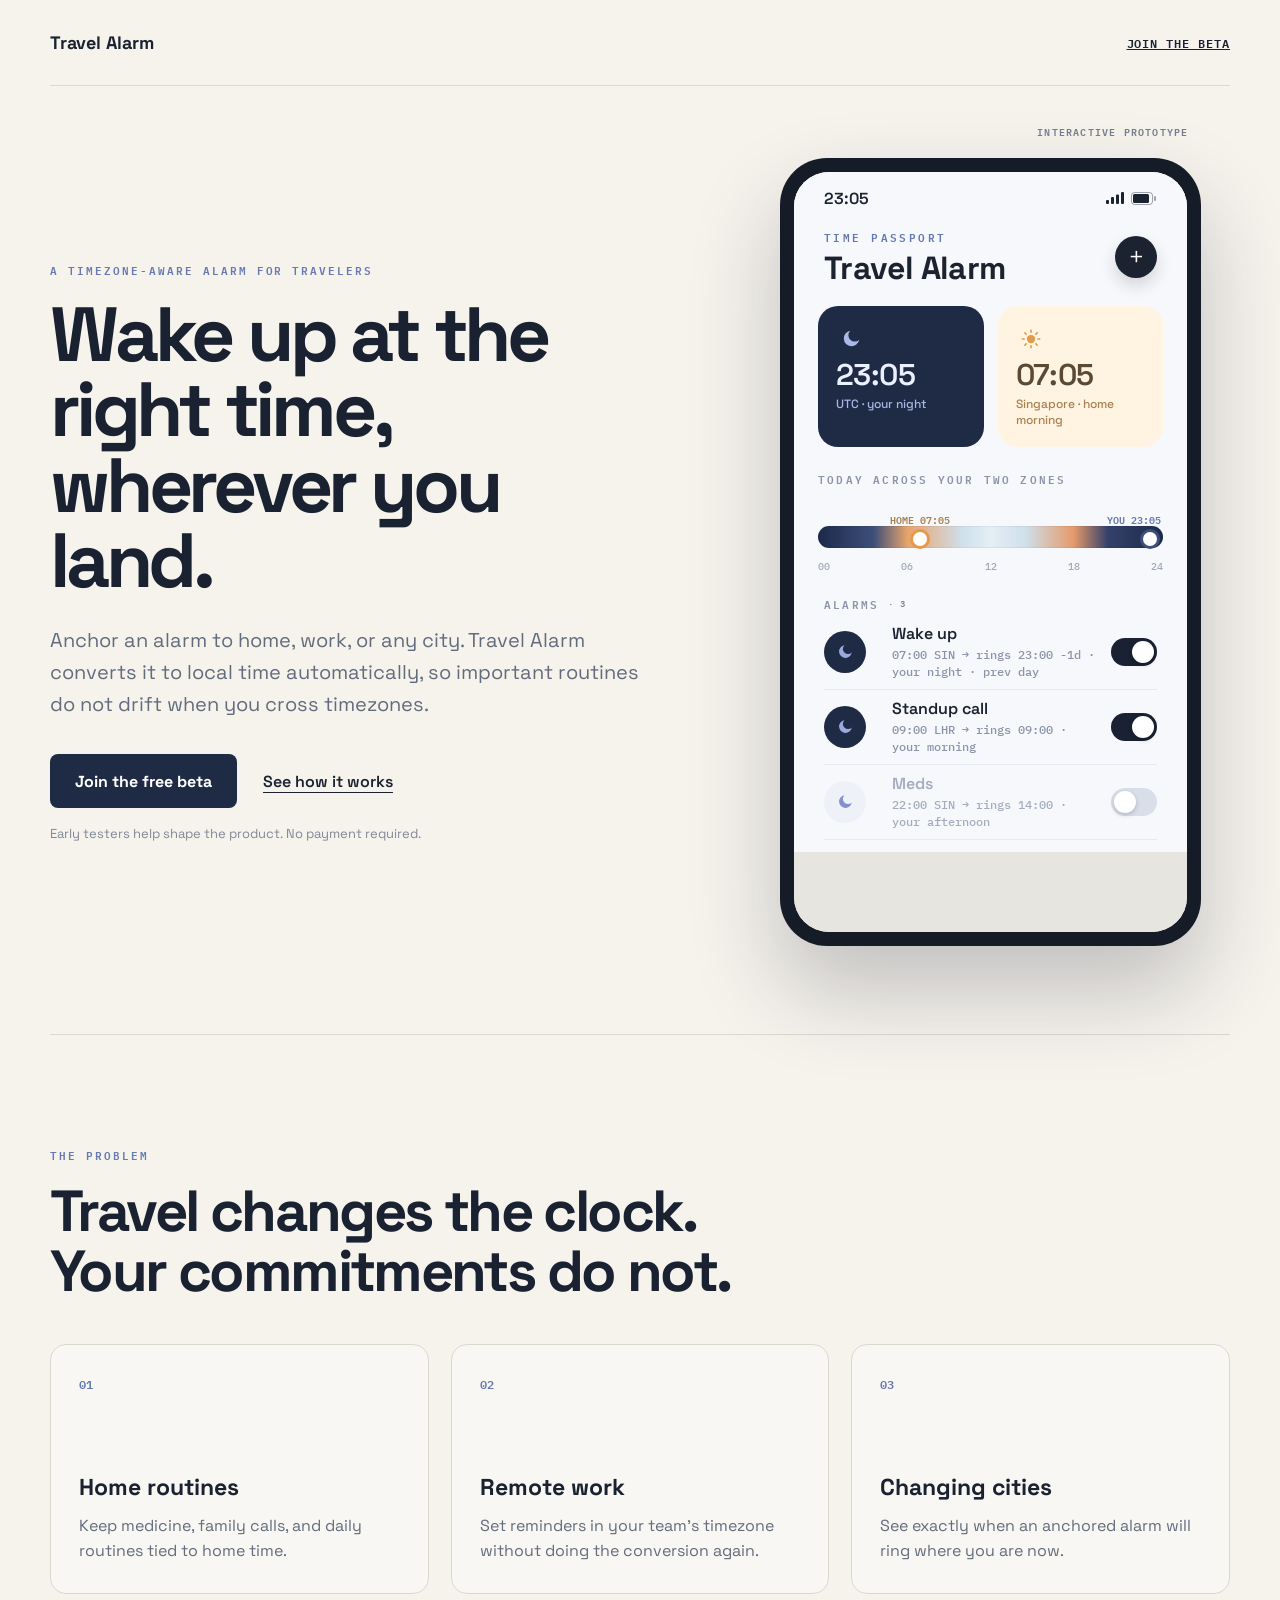
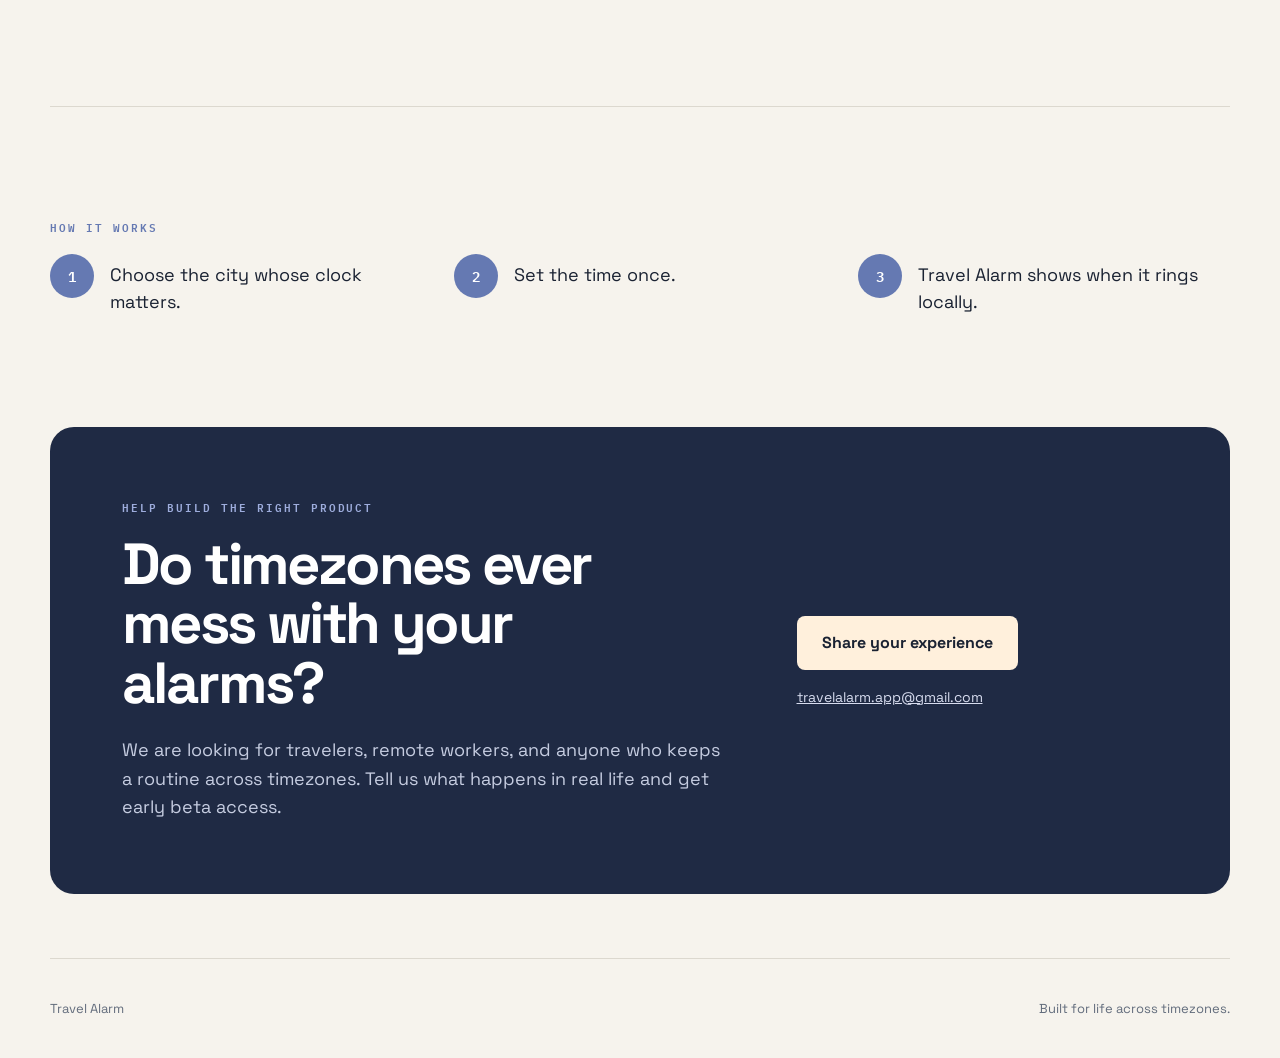
==== index.html @ d7d913f4 "Launch Travel Alarm research site" ====
<!doctype html>
<html lang="en">
<head>
  <meta charset="UTF-8">
  <meta name="viewport" content="width=device-width, initial-scale=1">
  <meta name="description" content="Travel Alarm keeps reminders anchored to the timezone that matters, wherever you land.">
  <meta name="theme-color" content="#f6f3ed">
  <title>Travel Alarm - Wake up in the right timezone</title>
  <link rel="preconnect" href="https://fonts.googleapis.com">
  <link rel="preconnect" href="https://fonts.gstatic.com" crossorigin>
  <link href="https://fonts.googleapis.com/css2?family=IBM+Plex+Mono:wght@500;600&amp;family=Space+Grotesk:wght@400;500;600;700&amp;display=swap" rel="stylesheet">
  <link rel="stylesheet" href="landing.css">
</head>
<body>
  <header class="site-header">
    <a class="brand" href="#top">Travel Alarm</a>
    <a class="header-link" href="mailto:travelalarm.app@gmail.com?subject=Travel%20Alarm%20beta">Join the beta</a>
  </header>

  <main id="top">
    <section class="hero">
      <div class="hero-copy">
        <p class="eyebrow">A TIMEZONE-AWARE ALARM FOR TRAVELERS</p>
        <h1>Wake up at the right time, wherever you land.</h1>
        <p class="hero-text">Anchor an alarm to home, work, or any city. Travel Alarm converts it to local time automatically, so important routines do not drift when you cross timezones.</p>
        <div class="hero-actions">
          <a class="primary-button" href="mailto:travelalarm.app@gmail.com?subject=I%20want%20to%20test%20Travel%20Alarm&amp;body=Hi%2C%20I%20would%20like%20to%20join%20the%20Travel%20Alarm%20beta.%0A%0AMy%20usual%20travel%20or%20timezone%20situation%3A%20">Join the free beta</a>
          <a class="text-link" href="#how-it-works">See how it works</a>
        </div>
        <p class="fine-print">Early testers help shape the product. No payment required.</p>
      </div>

      <div class="demo-wrap" aria-label="Interactive Travel Alarm prototype">
        <div class="demo-note">INTERACTIVE PROTOTYPE</div>
        <iframe title="Travel Alarm interactive prototype" src="app/index.html"></iframe>
      </div>
    </section>

    <section class="problem-section" id="how-it-works">
      <p class="eyebrow">THE PROBLEM</p>
      <h2>Travel changes the clock. Your commitments do not.</h2>
      <div class="scenario-grid">
        <article>
          <span>01</span>
          <h3>Home routines</h3>
          <p>Keep medicine, family calls, and daily routines tied to home time.</p>
        </article>
        <article>
          <span>02</span>
          <h3>Remote work</h3>
          <p>Set reminders in your team's timezone without doing the conversion again.</p>
        </article>
        <article>
          <span>03</span>
          <h3>Changing cities</h3>
          <p>See exactly when an anchored alarm will ring where you are now.</p>
        </article>
      </div>
    </section>

    <section class="steps-section">
      <p class="eyebrow">HOW IT WORKS</p>
      <div class="steps">
        <div><b>1</b><p>Choose the city whose clock matters.</p></div>
        <div><b>2</b><p>Set the time once.</p></div>
        <div><b>3</b><p>Travel Alarm shows when it rings locally.</p></div>
      </div>
    </section>

    <section class="research-section">
      <div>
        <p class="eyebrow">HELP BUILD THE RIGHT PRODUCT</p>
        <h2>Do timezones ever mess with your alarms?</h2>
        <p>We are looking for travelers, remote workers, and anyone who keeps a routine across timezones. Tell us what happens in real life and get early beta access.</p>
      </div>
      <div class="research-actions">
        <a class="primary-button light-button" href="mailto:travelalarm.app@gmail.com?subject=My%20timezone%20alarm%20story&amp;body=The%20last%20time%20a%20timezone%20affected%20my%20alarm%20or%20reminder%20was%3A%20">Share your experience</a>
        <a class="email-link" href="mailto:travelalarm.app@gmail.com">travelalarm.app@gmail.com</a>
      </div>
    </section>
  </main>

  <footer>
    <span>Travel Alarm</span>
    <span>Built for life across timezones.</span>
  </footer>
</body>
</html>
---- landing.css ----
:root {
  --paper: #f6f3ed;
  --white: #fffdf9;
  --ink: #1a2232;
  --muted: #626c7c;
  --line: #dcd8cf;
  --navy: #1f2a44;
  --blue: #6579b2;
  --cream: #fff0dc;
  --mono: "IBM Plex Mono", ui-monospace, monospace;
  --sans: "Space Grotesk", -apple-system, BlinkMacSystemFont, "Segoe UI", sans-serif;
  font-family: var(--sans);
  color: var(--ink);
  background: var(--paper);
}

* { box-sizing: border-box; }
html { scroll-behavior: smooth; }
body { margin: 0; background: var(--paper); }
a { color: inherit; }

.site-header {
  width: min(1180px, calc(100% - 48px));
  height: 86px;
  margin: 0 auto;
  display: flex;
  align-items: center;
  justify-content: space-between;
  border-bottom: 1px solid var(--line);
}

.brand { font-size: 18px; font-weight: 700; text-decoration: none; }
.header-link { font: 600 12px/1 var(--mono); letter-spacing: .08em; text-transform: uppercase; }

.hero {
  width: min(1180px, calc(100% - 48px));
  min-height: 720px;
  margin: 0 auto;
  display: grid;
  grid-template-columns: minmax(0, 1fr) 480px;
  gap: 84px;
  align-items: center;
  padding: 72px 0 88px;
}

.eyebrow {
  margin: 0 0 20px;
  color: var(--blue);
  font: 600 11px/1.4 var(--mono);
  letter-spacing: .18em;
}

h1, h2, h3, p { margin-top: 0; }
h1 { max-width: 680px; margin-bottom: 26px; font-size: clamp(48px, 6vw, 78px); line-height: .98; letter-spacing: -.055em; }
h2 { max-width: 760px; margin-bottom: 42px; font-size: clamp(34px, 4.6vw, 58px); line-height: 1.03; letter-spacing: -.045em; }
.hero-text { max-width: 650px; margin-bottom: 34px; color: var(--muted); font-size: 20px; line-height: 1.6; }
.hero-actions { display: flex; align-items: center; gap: 26px; }
.primary-button { display: inline-flex; min-height: 54px; align-items: center; justify-content: center; padding: 0 25px; border-radius: 8px; color: #fff; background: var(--navy); font-weight: 700; text-decoration: none; }
.text-link { font-weight: 600; text-underline-offset: 5px; }
.fine-print { margin: 17px 0 0; color: #818895; font-size: 13px; }

.demo-wrap { position: relative; justify-self: center; padding: 14px; border-radius: 47px; background: #151b27; box-shadow: 0 44px 90px rgba(25,31,45,.24); }
.demo-note { position: absolute; top: -32px; right: 12px; color: #747d8d; font: 600 10px/1 var(--mono); letter-spacing: .12em; }
.demo-wrap iframe { display: block; width: 393px; height: 760px; border: 0; border-radius: 35px; background: #f7f8fb; }

.problem-section, .steps-section { width: min(1180px, calc(100% - 48px)); margin: 0 auto; padding: 112px 0; border-top: 1px solid var(--line); }
.scenario-grid { display: grid; grid-template-columns: repeat(3, 1fr); gap: 22px; }
.scenario-grid article { min-height: 250px; padding: 28px; border: 1px solid var(--line); border-radius: 16px; background: rgba(255,255,255,.3); }
.scenario-grid span { color: var(--blue); font: 600 12px/1 var(--mono); }
.scenario-grid h3 { margin: 78px 0 12px; font-size: 23px; }
.scenario-grid p { margin-bottom: 0; color: var(--muted); line-height: 1.55; }

.steps { display: grid; grid-template-columns: repeat(3, 1fr); gap: 32px; }
.steps div { display: grid; grid-template-columns: 44px 1fr; gap: 16px; align-items: start; }
.steps b { width: 44px; height: 44px; display: grid; place-items: center; border-radius: 50%; color: #fff; background: var(--blue); font: 600 14px/1 var(--mono); }
.steps p { margin: 7px 0 0; font-size: 18px; line-height: 1.5; }

.research-section { width: min(1180px, calc(100% - 48px)); margin: 0 auto 64px; display: grid; grid-template-columns: 1.25fr .75fr; gap: 72px; align-items: center; padding: 72px; border-radius: 24px; color: #fff; background: var(--navy); }
.research-section .eyebrow { color: #9eaddd; }
.research-section h2 { margin-bottom: 22px; }
.research-section p:not(.eyebrow) { max-width: 650px; margin-bottom: 0; color: #c5cce0; font-size: 18px; line-height: 1.6; }
.research-actions { display: flex; flex-direction: column; align-items: flex-start; gap: 18px; }
.light-button { color: var(--ink); background: var(--cream); }
.email-link { color: #d7dcef; font-size: 14px; }

footer { width: min(1180px, calc(100% - 48px)); min-height: 100px; margin: 0 auto; display: flex; justify-content: space-between; align-items: center; border-top: 1px solid var(--line); color: var(--muted); font-size: 13px; }

@media (max-width: 960px) {
  .hero { grid-template-columns: 1fr; gap: 80px; }
  .hero-copy { text-align: center; }
  .hero-text { margin-right: auto; margin-left: auto; }
  .hero-actions { justify-content: center; }
  .scenario-grid, .steps { grid-template-columns: 1fr; }
  .scenario-grid article { min-height: 190px; }
  .scenario-grid h3 { margin-top: 46px; }
  .research-section { grid-template-columns: 1fr; padding: 48px; }
}

@media (max-width: 520px) {
  .site-header, .hero, .problem-section, .steps-section, .research-section, footer { width: min(100% - 30px, 1180px); }
  .site-header { height: 70px; }
  .hero { min-height: 0; padding: 64px 0 80px; }
  h1 { font-size: 47px; }
  .hero-text { font-size: 17px; }
  .hero-actions { flex-direction: column; gap: 18px; }
  .primary-button { width: 100%; }
  .demo-wrap { width: calc(100vw - 30px); padding: 9px; border-radius: 36px; overflow: hidden; }
  .demo-wrap iframe { width: 393px; height: 720px; transform-origin: top left; transform: scale(calc((100vw - 48px) / 393)); margin-bottom: calc(720px * ((100vw - 48px) / 393 - 1)); }
  .problem-section, .steps-section { padding: 80px 0; }
  .research-section { margin-bottom: 30px; padding: 36px 25px; }
  footer { flex-direction: column; justify-content: center; gap: 9px; text-align: center; }
}
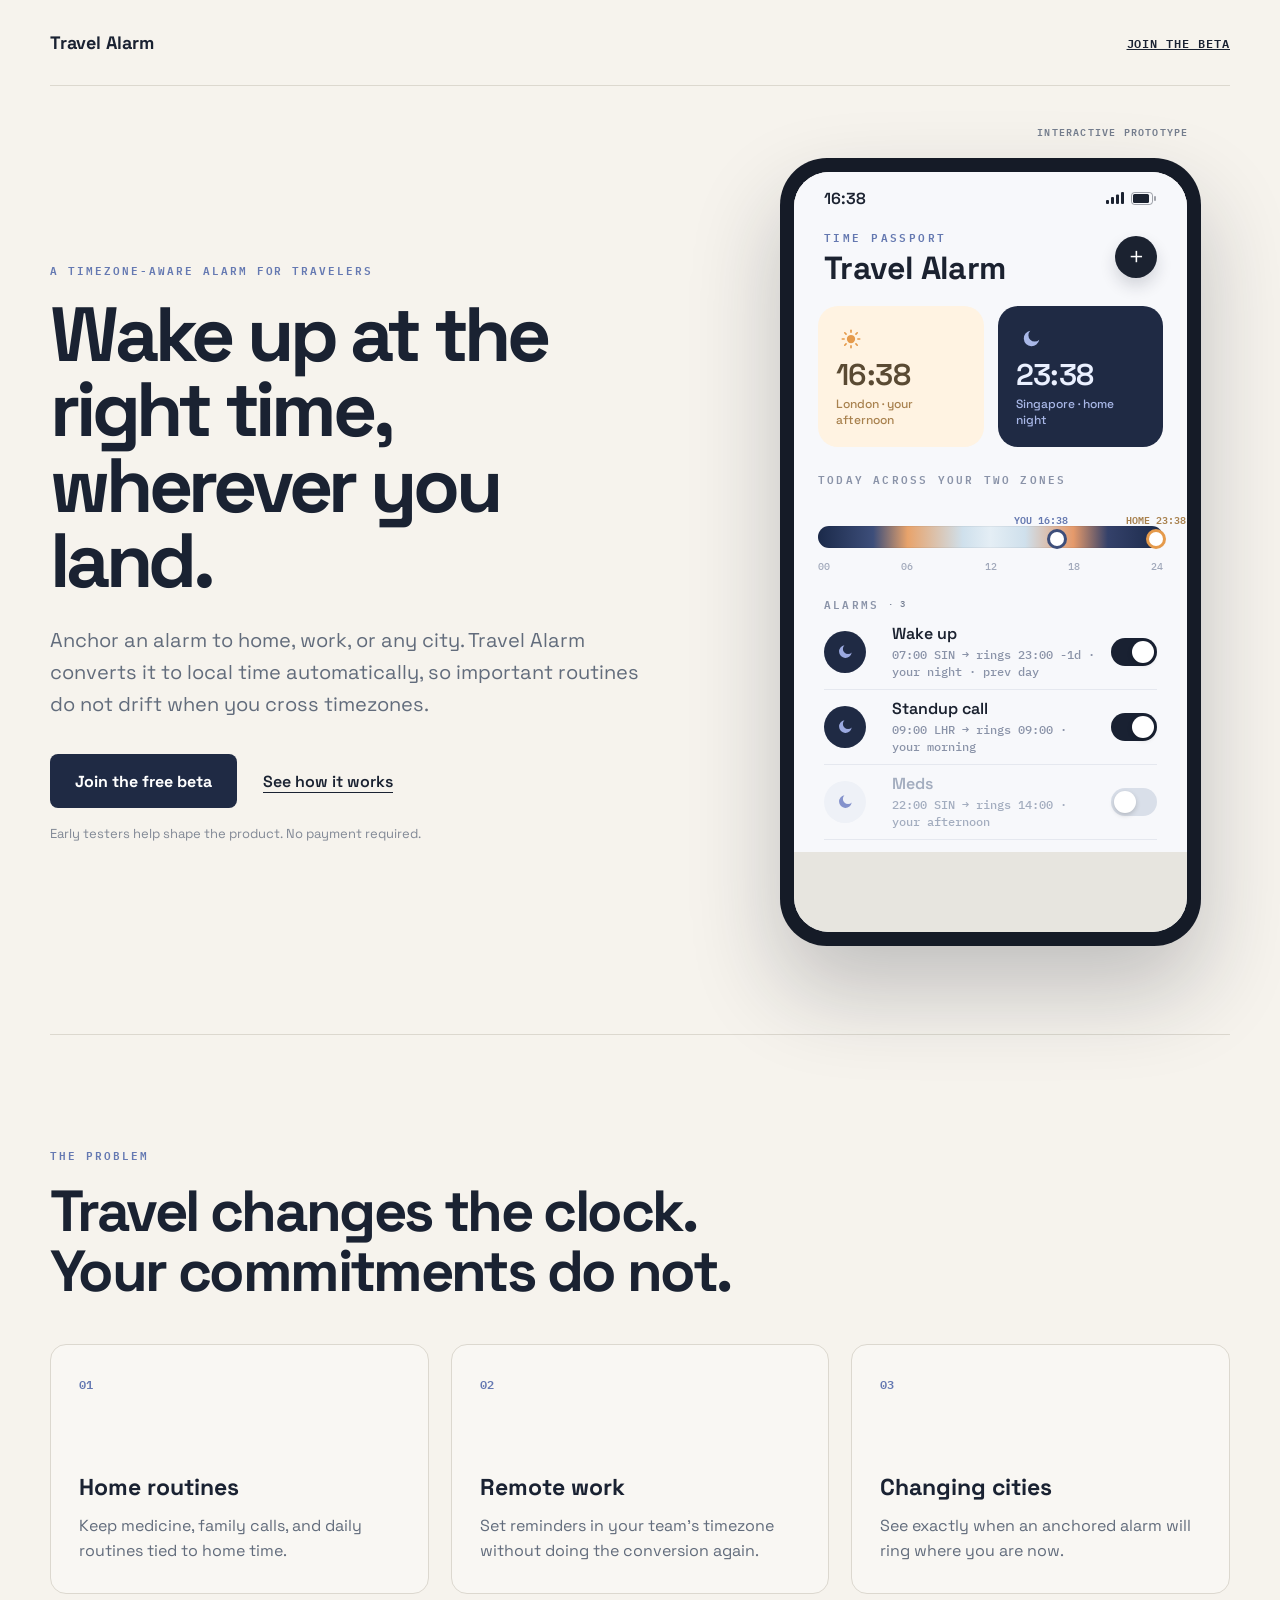
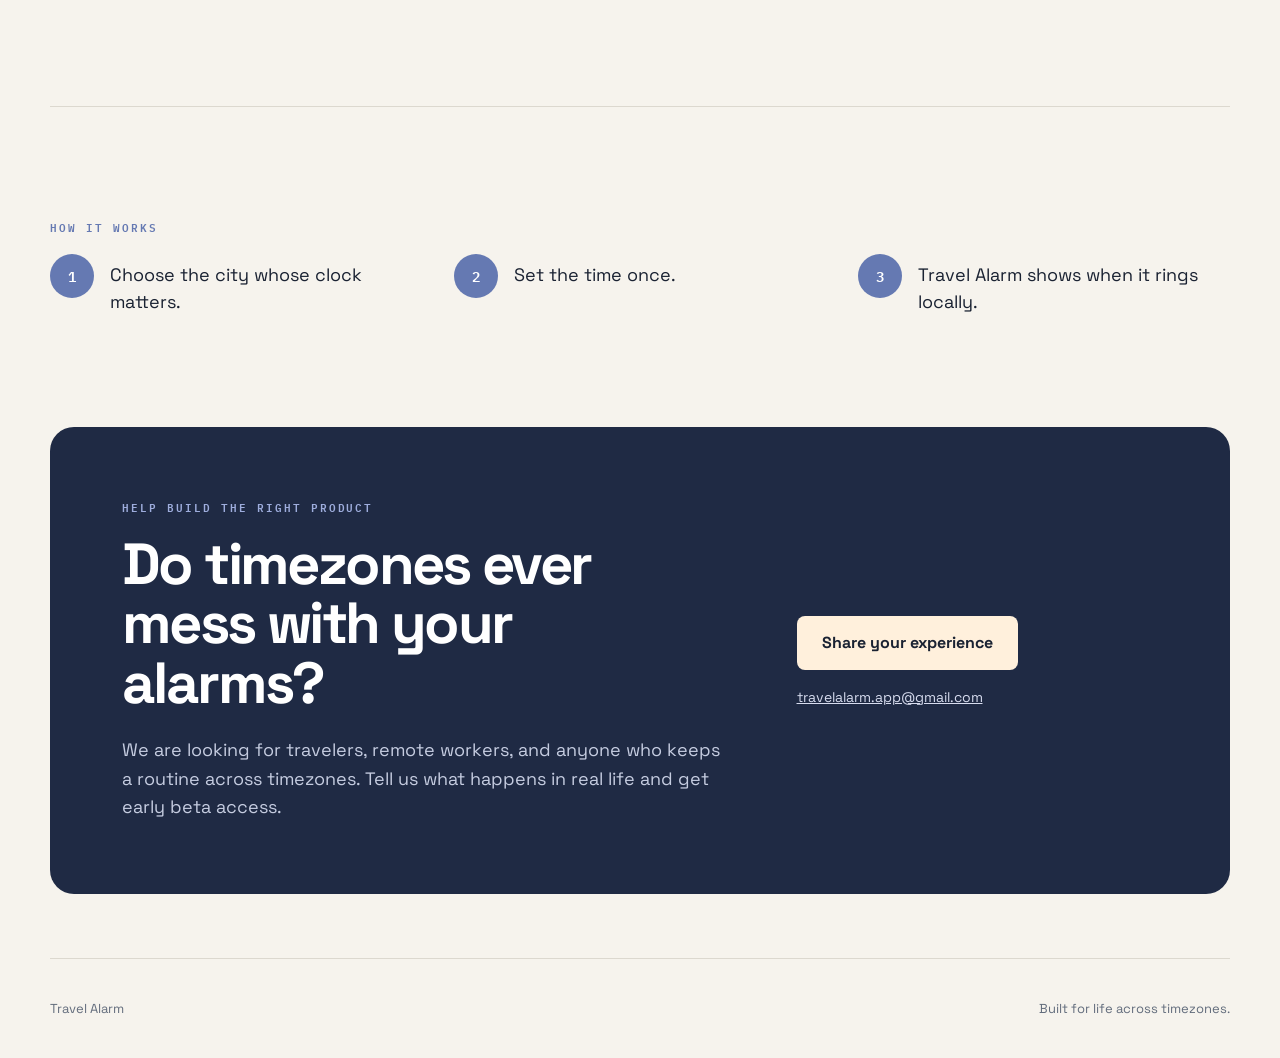
==== commit 8bb31ddd: "Show day and night in product demo" ====
--- a/index.html
+++ b/index.html
@@ -32,7 +32,7 @@
 
       <div class="demo-wrap" aria-label="Interactive Travel Alarm prototype">
         <div class="demo-note">INTERACTIVE PROTOTYPE</div>
-        <iframe title="Travel Alarm interactive prototype" src="app/index.html"></iframe>
+        <iframe title="Travel Alarm interactive prototype showing daytime in London and nighttime in Singapore" src="app/index.html?demo=day-night"></iframe>
       </div>
     </section>
 
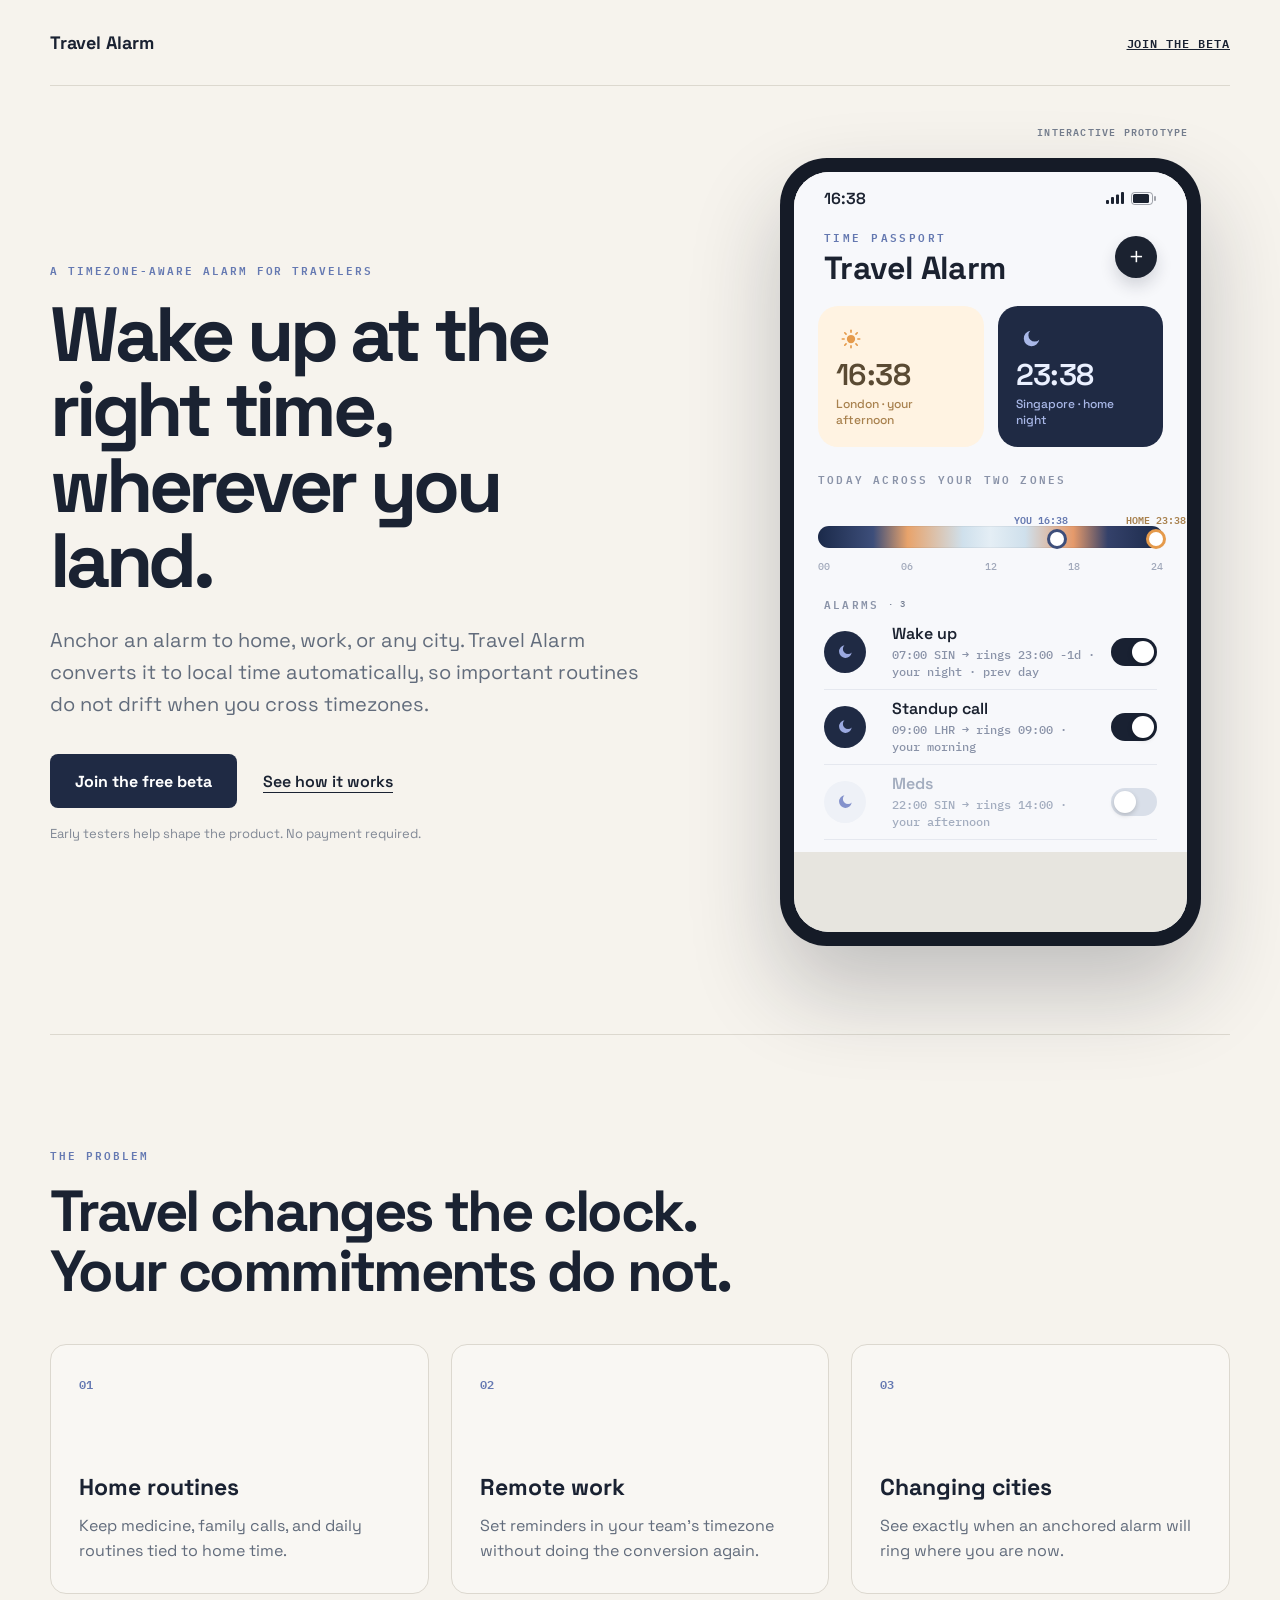
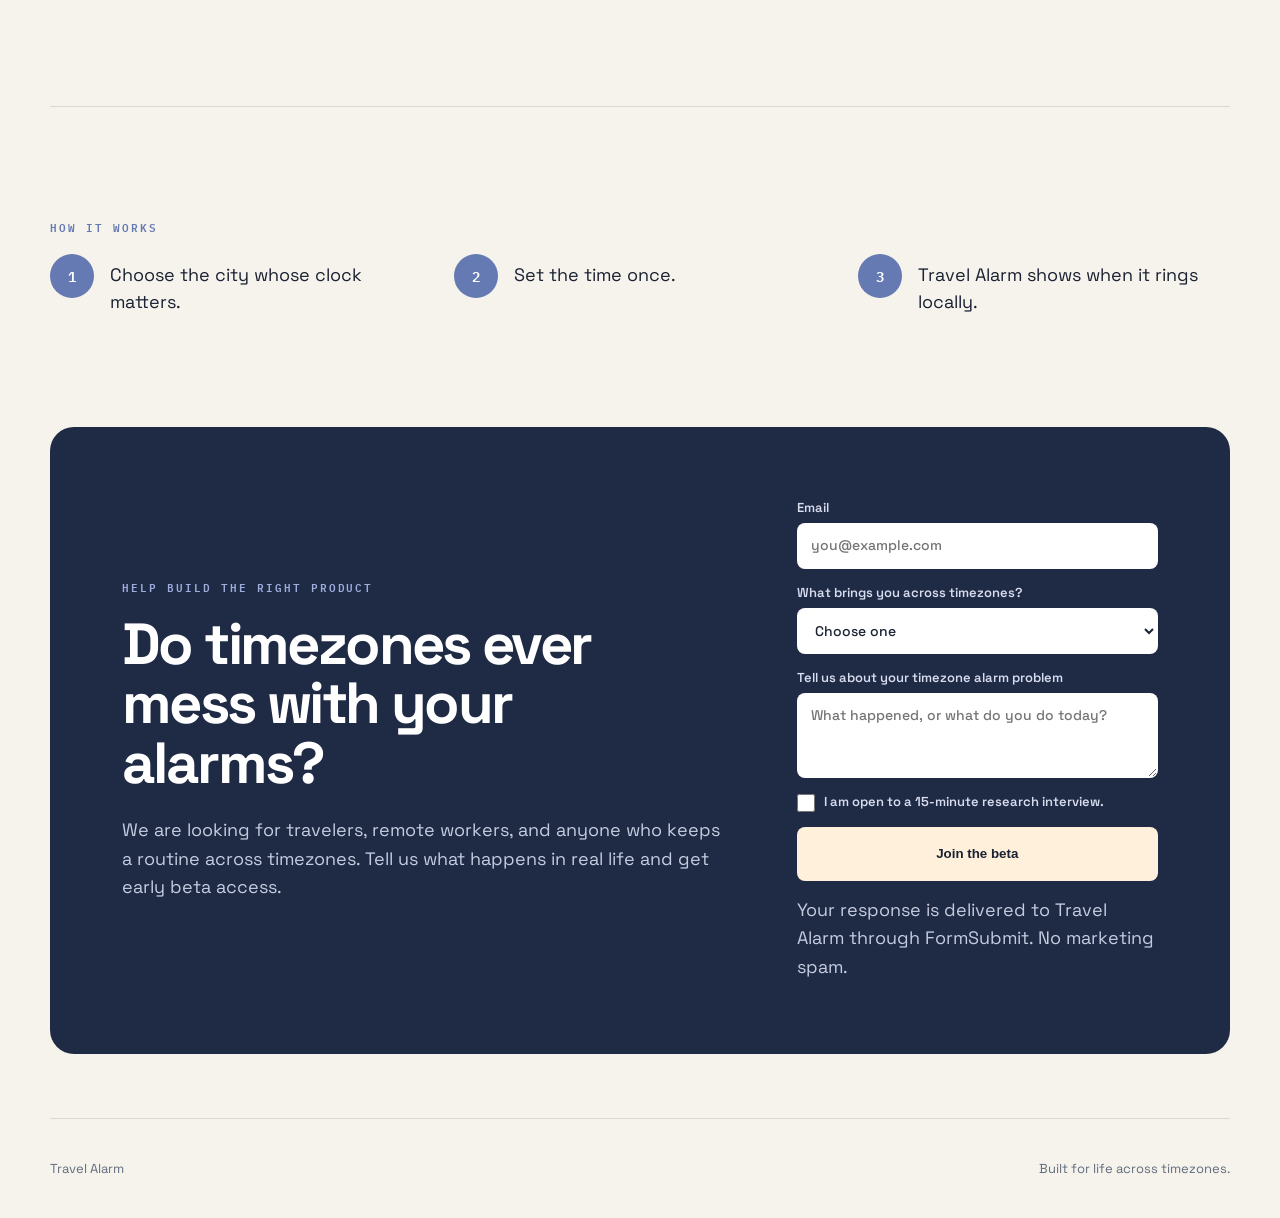
==== commit 6b67c55c: "Add inline beta signup form" ====
--- a/index.html
+++ b/index.html
@@ -14,7 +14,7 @@
 <body>
   <header class="site-header">
     <a class="brand" href="#top">Travel Alarm</a>
-    <a class="header-link" href="mailto:travelalarm.app@gmail.com?subject=Travel%20Alarm%20beta">Join the beta</a>
+    <a class="header-link" href="#beta-form">Join the beta</a>
   </header>
 
   <main id="top">
@@ -24,7 +24,7 @@
         <h1>Wake up at the right time, wherever you land.</h1>
         <p class="hero-text">Anchor an alarm to home, work, or any city. Travel Alarm converts it to local time automatically, so important routines do not drift when you cross timezones.</p>
         <div class="hero-actions">
-          <a class="primary-button" href="mailto:travelalarm.app@gmail.com?subject=I%20want%20to%20test%20Travel%20Alarm&amp;body=Hi%2C%20I%20would%20like%20to%20join%20the%20Travel%20Alarm%20beta.%0A%0AMy%20usual%20travel%20or%20timezone%20situation%3A%20">Join the free beta</a>
+          <a class="primary-button" href="#beta-form">Join the free beta</a>
           <a class="text-link" href="#how-it-works">See how it works</a>
         </div>
         <p class="fine-print">Early testers help shape the product. No payment required.</p>
@@ -73,10 +73,41 @@
         <h2>Do timezones ever mess with your alarms?</h2>
         <p>We are looking for travelers, remote workers, and anyone who keeps a routine across timezones. Tell us what happens in real life and get early beta access.</p>
       </div>
-      <div class="research-actions">
-        <a class="primary-button light-button" href="mailto:travelalarm.app@gmail.com?subject=My%20timezone%20alarm%20story&amp;body=The%20last%20time%20a%20timezone%20affected%20my%20alarm%20or%20reminder%20was%3A%20">Share your experience</a>
-        <a class="email-link" href="mailto:travelalarm.app@gmail.com">travelalarm.app@gmail.com</a>
-      </div>
+      <form class="beta-form" id="beta-form">
+        <label>
+          <span>Email</span>
+          <input name="email" type="email" autocomplete="email" placeholder="you@example.com" required>
+        </label>
+        <label>
+          <span>What brings you across timezones?</span>
+          <select name="traveler_type" required>
+            <option value="" selected disabled>Choose one</option>
+            <option>Business travel</option>
+            <option>Remote work</option>
+            <option>Study or living abroad</option>
+            <option>Medication or daily routine</option>
+            <option>Leisure travel</option>
+            <option>Something else</option>
+          </select>
+        </label>
+        <label>
+          <span>Tell us about your timezone alarm problem</span>
+          <textarea name="timezone_story" rows="3" placeholder="What happened, or what do you do today?" required></textarea>
+        </label>
+        <label class="check-field">
+          <input name="interview" type="checkbox" value="Yes, contact me for a 15-minute interview">
+          <span>I am open to a 15-minute research interview.</span>
+        </label>
+        <label class="honey-field" aria-hidden="true">
+          <span>Leave this empty</span>
+          <input name="_honey" type="text" tabindex="-1" autocomplete="off">
+        </label>
+        <input name="_subject" type="hidden" value="New Travel Alarm beta signup">
+        <input name="_template" type="hidden" value="table">
+        <button class="primary-button light-button" type="submit">Join the beta</button>
+        <p class="form-status" id="form-status" role="status" hidden></p>
+        <p class="form-privacy">Your response is delivered to Travel Alarm through FormSubmit. No marketing spam.</p>
+      </form>
     </section>
   </main>
 
@@ -84,5 +115,6 @@
     <span>Travel Alarm</span>
     <span>Built for life across timezones.</span>
   </footer>
+  <script src="landing.js"></script>
 </body>
 </html>
--- a/landing.css
+++ b/landing.css
@@ -79,9 +79,30 @@
 .research-section .eyebrow { color: #9eaddd; }
 .research-section h2 { margin-bottom: 22px; }
 .research-section p:not(.eyebrow) { max-width: 650px; margin-bottom: 0; color: #c5cce0; font-size: 18px; line-height: 1.6; }
-.research-actions { display: flex; flex-direction: column; align-items: flex-start; gap: 18px; }
 .light-button { color: var(--ink); background: var(--cream); }
-.email-link { color: #d7dcef; font-size: 14px; }
+.beta-form { display: grid; gap: 15px; }
+.beta-form label:not(.check-field, .honey-field) { display: grid; gap: 7px; }
+.beta-form label > span { color: #d7dcef; font-size: 13px; font-weight: 600; }
+.beta-form input, .beta-form select, .beta-form textarea {
+  width: 100%;
+  border: 1px solid rgba(255,255,255,.18);
+  border-radius: 8px;
+  padding: 12px 13px;
+  color: var(--ink);
+  background: #fff;
+  font: 500 14px/1.4 var(--sans);
+}
+.beta-form textarea { resize: vertical; }
+.beta-form input:focus, .beta-form select:focus, .beta-form textarea:focus { outline: 3px solid rgba(158,173,221,.38); border-color: #9eaddd; }
+.check-field { display: grid; grid-template-columns: 18px 1fr; gap: 9px; align-items: start; }
+.check-field input { width: 18px; height: 18px; margin: 1px 0 0; accent-color: var(--cream); }
+.check-field span { line-height: 1.4; }
+.honey-field { position: absolute; left: -10000px; }
+.beta-form .primary-button { border: 0; cursor: pointer; }
+.beta-form .primary-button:disabled { opacity: .62; cursor: wait; }
+.research-section .form-status { padding: 12px 14px; border-radius: 8px; color: #e8f5eb; background: rgba(87,176,112,.18); font-size: 14px; line-height: 1.45; }
+.research-section .form-status.error { color: #ffe4df; background: rgba(224,101,79,.18); }
+.research-section .form-privacy { color: #9ea8c1; font-size: 11px; line-height: 1.5; }
 
 footer { width: min(1180px, calc(100% - 48px)); min-height: 100px; margin: 0 auto; display: flex; justify-content: space-between; align-items: center; border-top: 1px solid var(--line); color: var(--muted); font-size: 13px; }
 
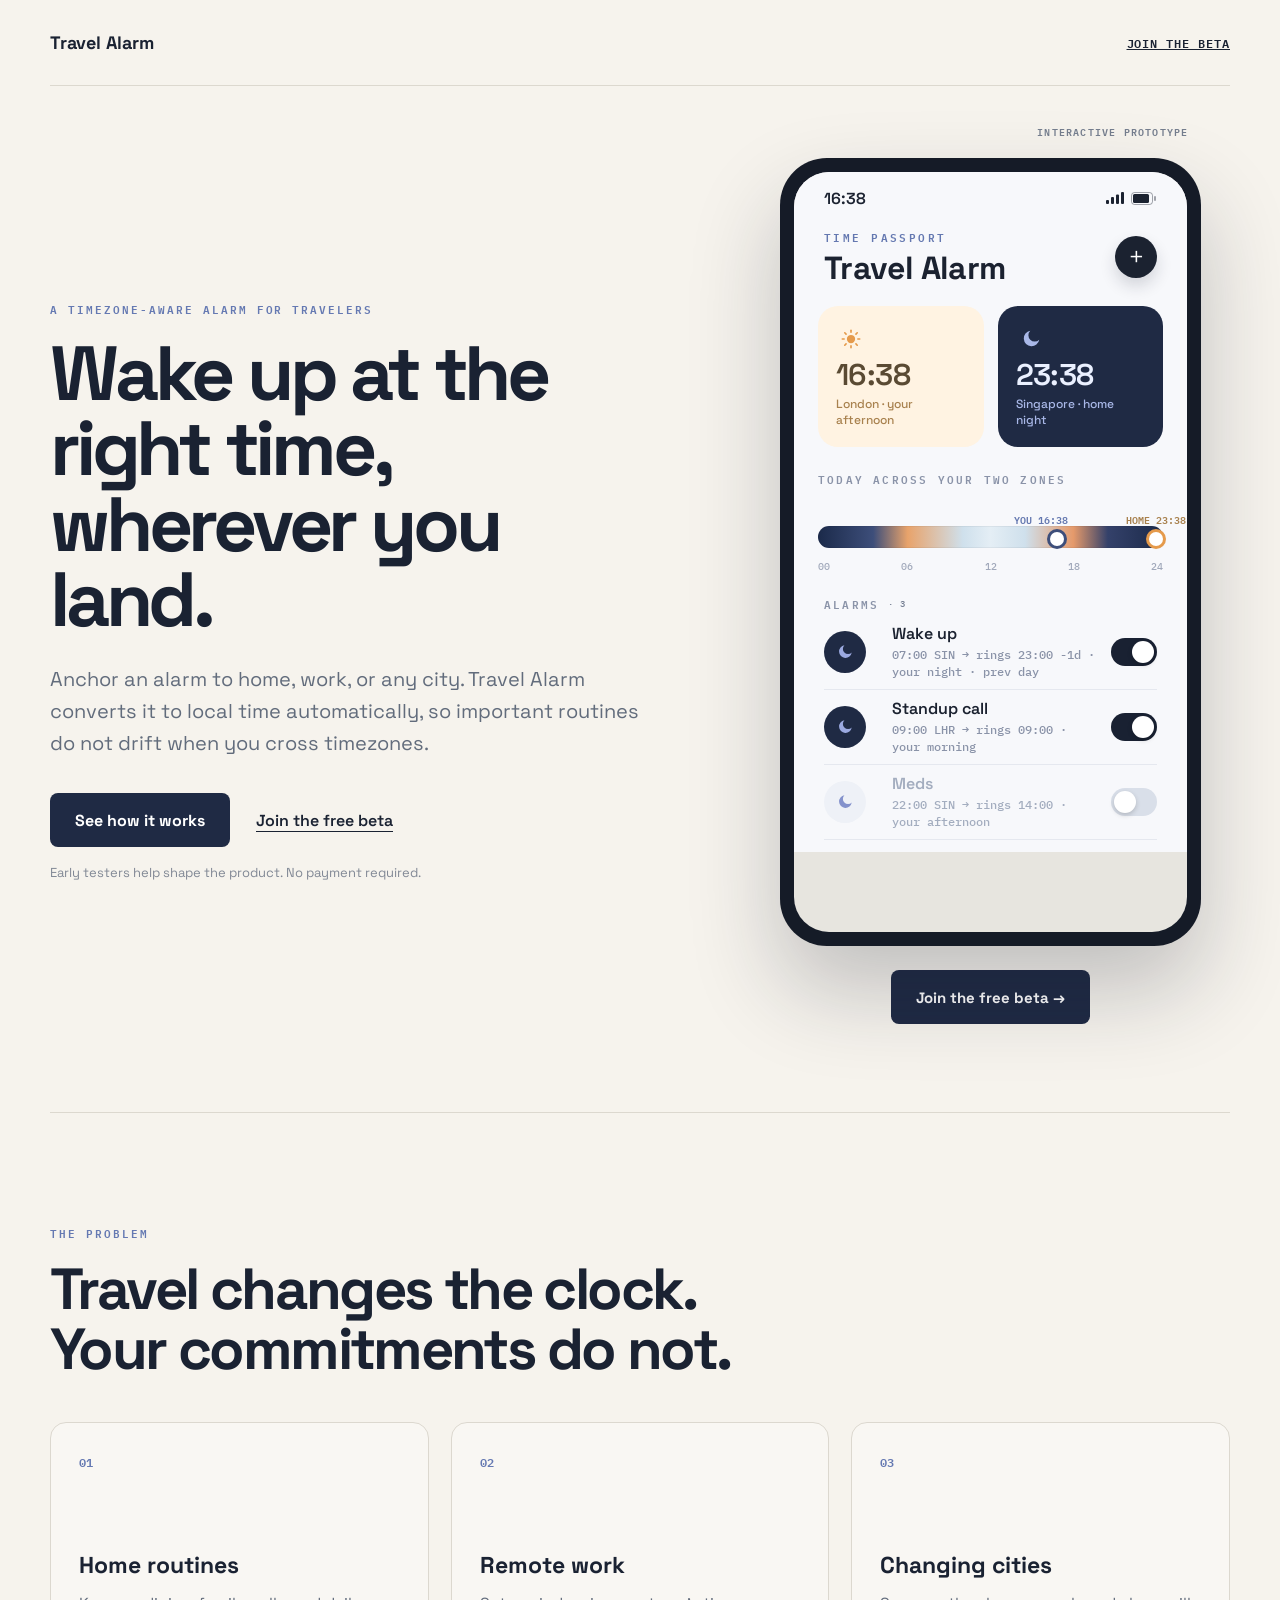
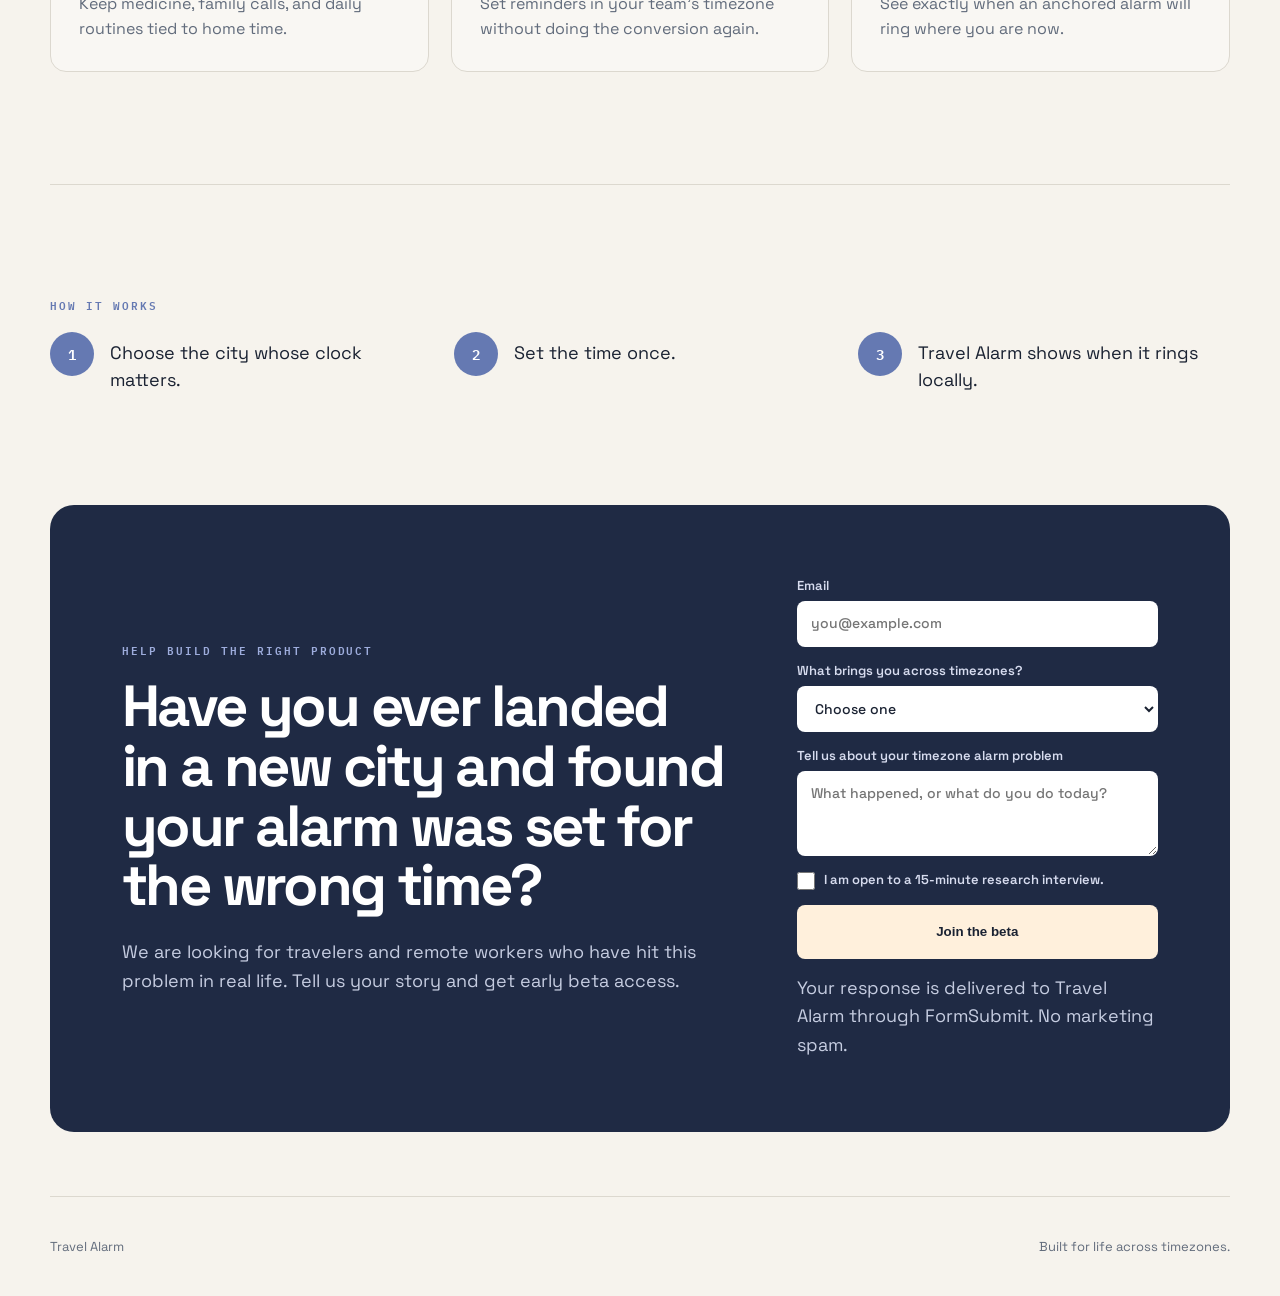
==== commit f034b20c: "Add Cloudflare Worker for Notion proxy and landing page improvements - Route POST /api/notion throug" ====
--- a/index.html
+++ b/index.html
@@ -24,15 +24,18 @@
         <h1>Wake up at the right time, wherever you land.</h1>
         <p class="hero-text">Anchor an alarm to home, work, or any city. Travel Alarm converts it to local time automatically, so important routines do not drift when you cross timezones.</p>
         <div class="hero-actions">
-          <a class="primary-button" href="#beta-form">Join the free beta</a>
-          <a class="text-link" href="#how-it-works">See how it works</a>
+          <a class="primary-button" href="#how-it-works">See how it works</a>
+          <a class="text-link" href="#beta-form">Join the free beta</a>
         </div>
         <p class="fine-print">Early testers help shape the product. No payment required.</p>
       </div>
 
-      <div class="demo-wrap" aria-label="Interactive Travel Alarm prototype">
-        <div class="demo-note">INTERACTIVE PROTOTYPE</div>
-        <iframe title="Travel Alarm interactive prototype showing daytime in London and nighttime in Singapore" src="app/index.html?demo=day-night"></iframe>
+      <div class="demo-column">
+        <div class="demo-wrap" aria-label="Interactive Travel Alarm prototype">
+          <div class="demo-note">INTERACTIVE PROTOTYPE</div>
+          <iframe title="Travel Alarm interactive prototype showing daytime in London and nighttime in Singapore" src="app/index.html?demo=day-night" id="demo-iframe"></iframe>
+        </div>
+        <a class="primary-button demo-cta" href="#beta-form">Join the free beta →</a>
       </div>
     </section>
 
@@ -70,8 +73,8 @@
     <section class="research-section">
       <div>
         <p class="eyebrow">HELP BUILD THE RIGHT PRODUCT</p>
-        <h2>Do timezones ever mess with your alarms?</h2>
-        <p>We are looking for travelers, remote workers, and anyone who keeps a routine across timezones. Tell us what happens in real life and get early beta access.</p>
+        <h2>Have you ever landed in a new city and found your alarm was set for the wrong time?</h2>
+        <p>We are looking for travelers and remote workers who have hit this problem in real life. Tell us your story and get early beta access.</p>
       </div>
       <form class="beta-form" id="beta-form">
         <label>
--- a/landing.css
+++ b/landing.css
@@ -59,9 +59,12 @@
 .text-link { font-weight: 600; text-underline-offset: 5px; }
 .fine-print { margin: 17px 0 0; color: #818895; font-size: 13px; }
 
-.demo-wrap { position: relative; justify-self: center; padding: 14px; border-radius: 47px; background: #151b27; box-shadow: 0 44px 90px rgba(25,31,45,.24); }
+.demo-column { display: flex; flex-direction: column; align-items: center; gap: 24px; justify-self: center; }
+.demo-cta { font-size: 15px; }
+.demo-wrap { position: relative; padding: 14px; border-radius: 47px; background: #151b27; box-shadow: 0 44px 90px rgba(25,31,45,.24); }
 .demo-note { position: absolute; top: -32px; right: 12px; color: #747d8d; font: 600 10px/1 var(--mono); letter-spacing: .12em; }
-.demo-wrap iframe { display: block; width: 393px; height: 760px; border: 0; border-radius: 35px; background: #f7f8fb; }
+.demo-wrap iframe { display: block; width: 393px; height: 760px; border: 0; border-radius: 35px; background: #1e2535; }
+.demo-wrap iframe.load-error { background: #1e2535 url("data:image/svg+xml,%3Csvg xmlns='http://www.w3.org/2000/svg' width='48' height='48' viewBox='0 0 24 24' fill='none' stroke='%23475066' stroke-width='1.5'%3E%3Ccircle cx='12' cy='12' r='10'/%3E%3Cpath d='M12 8v4m0 4h.01'/%3E%3C/svg%3E") center no-repeat; }
 
 .problem-section, .steps-section { width: min(1180px, calc(100% - 48px)); margin: 0 auto; padding: 112px 0; border-top: 1px solid var(--line); }
 .scenario-grid { display: grid; grid-template-columns: repeat(3, 1fr); gap: 22px; }
@@ -125,7 +128,8 @@
   .hero-text { font-size: 17px; }
   .hero-actions { flex-direction: column; gap: 18px; }
   .primary-button { width: 100%; }
-  .demo-wrap { width: calc(100vw - 30px); padding: 9px; border-radius: 36px; overflow: hidden; }
+  .demo-column { width: calc(100vw - 30px); }
+  .demo-wrap { width: 100%; padding: 9px; border-radius: 36px; overflow: hidden; }
   .demo-wrap iframe { width: 393px; height: 720px; transform-origin: top left; transform: scale(calc((100vw - 48px) / 393)); margin-bottom: calc(720px * ((100vw - 48px) / 393 - 1)); }
   .problem-section, .steps-section { padding: 80px 0; }
   .research-section { margin-bottom: 30px; padding: 36px 25px; }
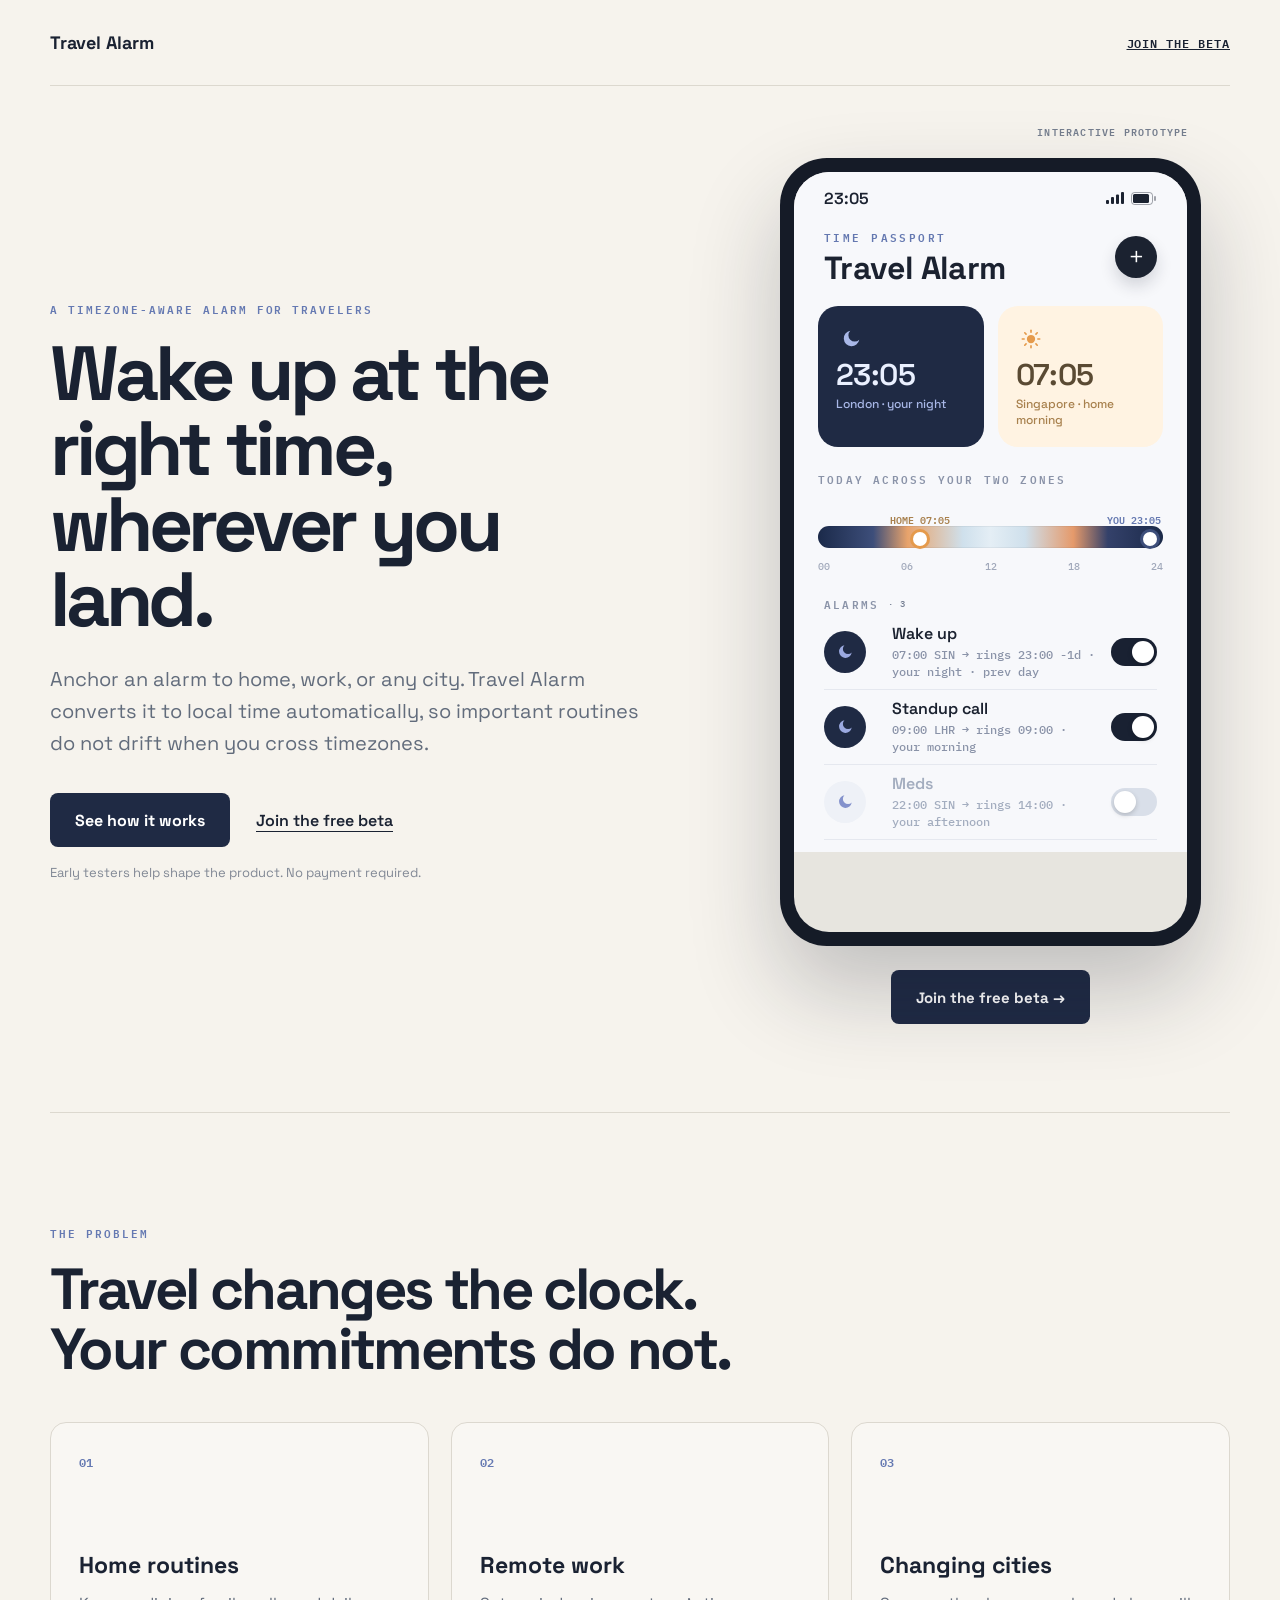
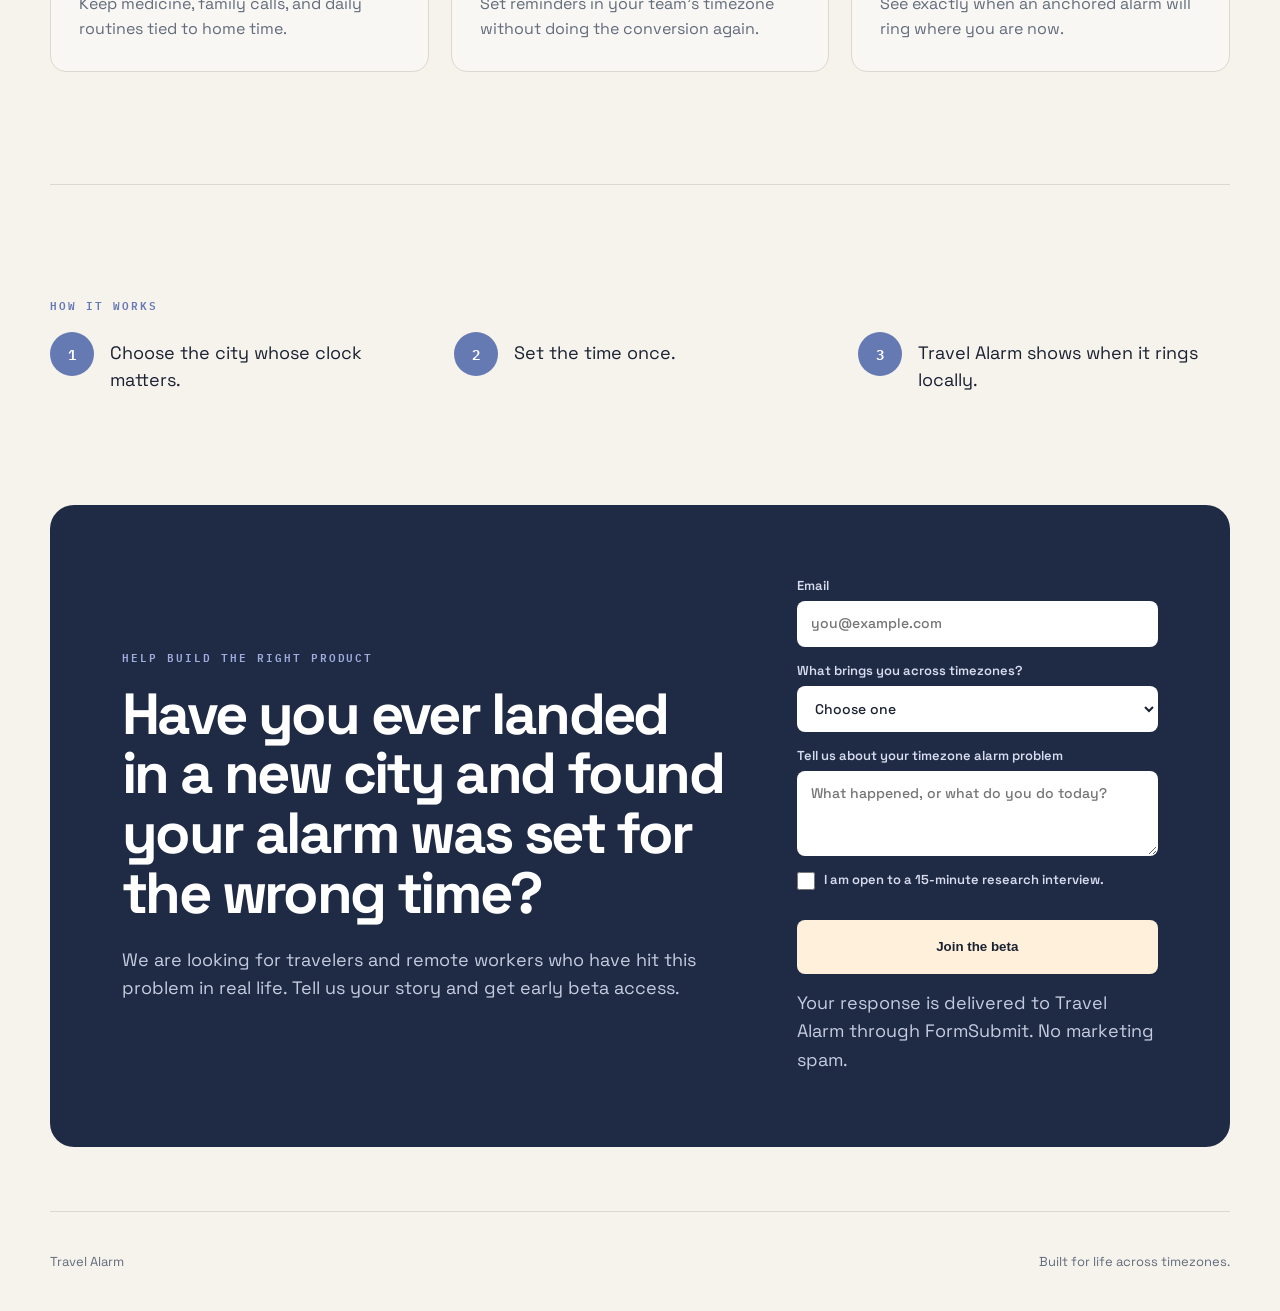
==== commit ae59b620: "Add Turnstile bot protection and fix demo clock to real time Co-Authored-By: Claude Sonnet 4.6 <nore" ====
--- a/index.html
+++ b/index.html
@@ -107,6 +107,7 @@
         </label>
         <input name="_subject" type="hidden" value="New Travel Alarm beta signup">
         <input name="_template" type="hidden" value="table">
+        <div class="cf-turnstile" data-sitekey="0x4AAAAAADn0KGr666HA1s29"></div>
         <button class="primary-button light-button" type="submit">Join the beta</button>
         <p class="form-status" id="form-status" role="status" hidden></p>
         <p class="form-privacy">Your response is delivered to Travel Alarm through FormSubmit. No marketing spam.</p>
@@ -118,6 +119,7 @@
     <span>Travel Alarm</span>
     <span>Built for life across timezones.</span>
   </footer>
+  <script src="https://challenges.cloudflare.com/turnstile/v0/api.js" async defer></script>
   <script src="landing.js"></script>
 </body>
 </html>
